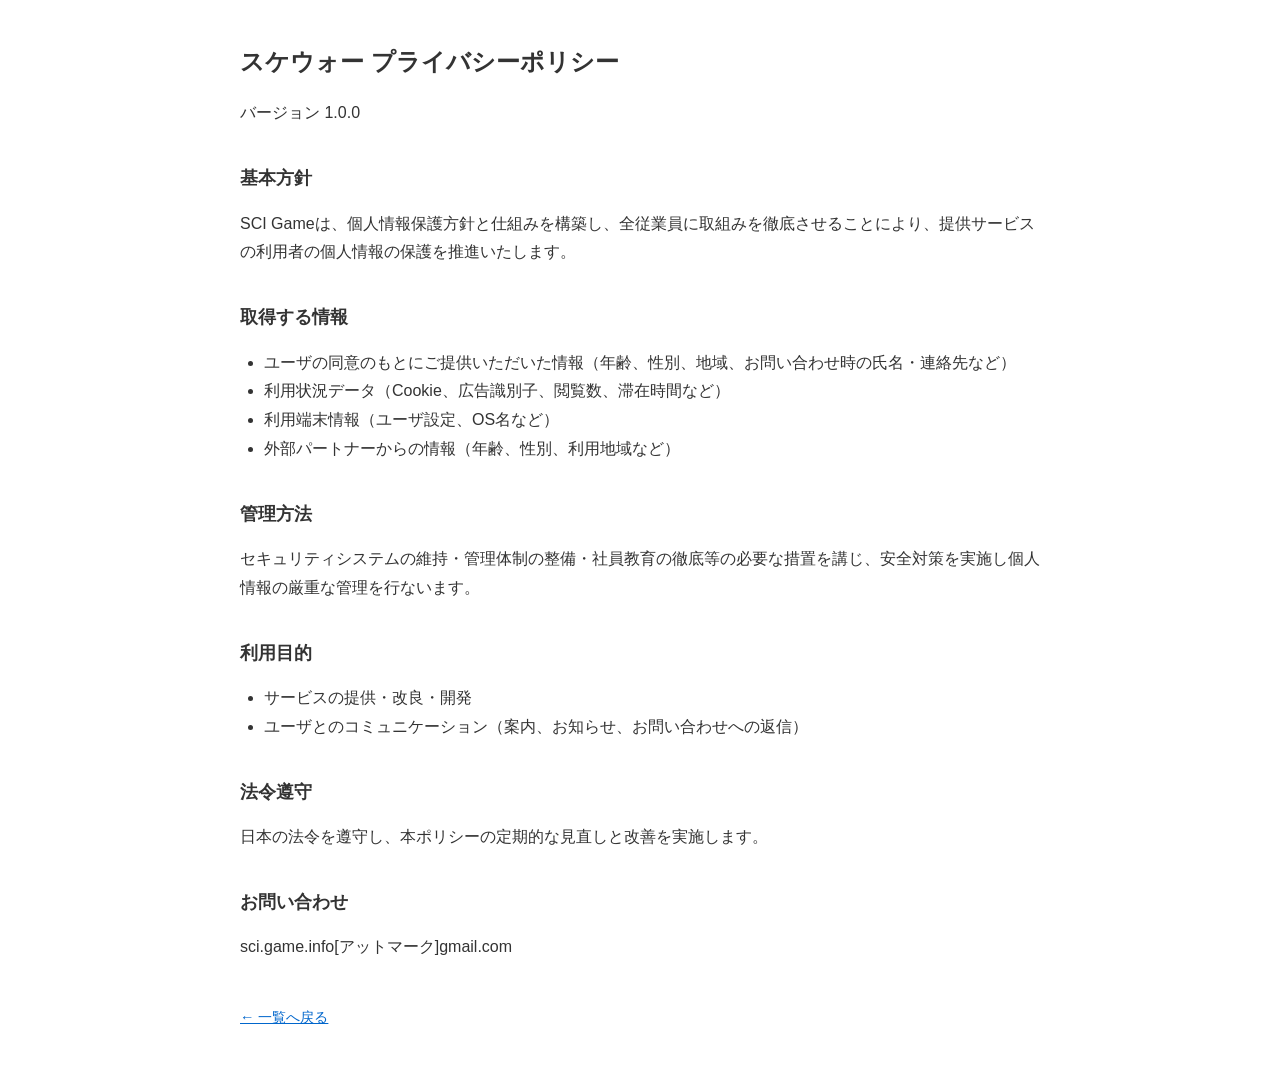
==== sketch-wars/index.html @ 96ea7e0d "update" ====
<!DOCTYPE html>
<html lang="ja">
<head>
  <meta charset="UTF-8">
  <meta name="viewport" content="width=device-width, initial-scale=1.0">
  <title>スケウォー - プライバシーポリシー</title>
  <style>
    body { font-family: sans-serif; max-width: 800px; margin: 40px auto; padding: 0 20px; color: #333; line-height: 1.8; }
    h1 { font-size: 1.5rem; }
    h2 { font-size: 1.1rem; margin-top: 2em; }
    p { margin: 0.5em 0; }
    ul { margin: 0.5em 0; padding-left: 1.5em; }
    .back { margin-top: 3em; font-size: 0.9rem; }
    a { color: #0066cc; }
  </style>
</head>
<body>
  <h1>スケウォー プライバシーポリシー</h1>
  <p>バージョン 1.0.0</p>

  <h2>基本方針</h2>
  <p>SCI Gameは、個人情報保護方針と仕組みを構築し、全従業員に取組みを徹底させることにより、提供サービスの利用者の個人情報の保護を推進いたします。</p>

  <h2>取得する情報</h2>
  <ul>
    <li>ユーザの同意のもとにご提供いただいた情報（年齢、性別、地域、お問い合わせ時の氏名・連絡先など）</li>
    <li>利用状況データ（Cookie、広告識別子、閲覧数、滞在時間など）</li>
    <li>利用端末情報（ユーザ設定、OS名など）</li>
    <li>外部パートナーからの情報（年齢、性別、利用地域など）</li>
  </ul>

  <h2>管理方法</h2>
  <p>セキュリティシステムの維持・管理体制の整備・社員教育の徹底等の必要な措置を講じ、安全対策を実施し個人情報の厳重な管理を行ないます。</p>

  <h2>利用目的</h2>
  <ul>
    <li>サービスの提供・改良・開発</li>
    <li>ユーザとのコミュニケーション（案内、お知らせ、お問い合わせへの返信）</li>
  </ul>

  <h2>法令遵守</h2>
  <p>日本の法令を遵守し、本ポリシーの定期的な見直しと改善を実施します。</p>

  <h2>お問い合わせ</h2>
  <p>sci.game.info[アットマーク]gmail.com</p>

  <div class="back"><a href="../">← 一覧へ戻る</a></div>
</body>
</html>
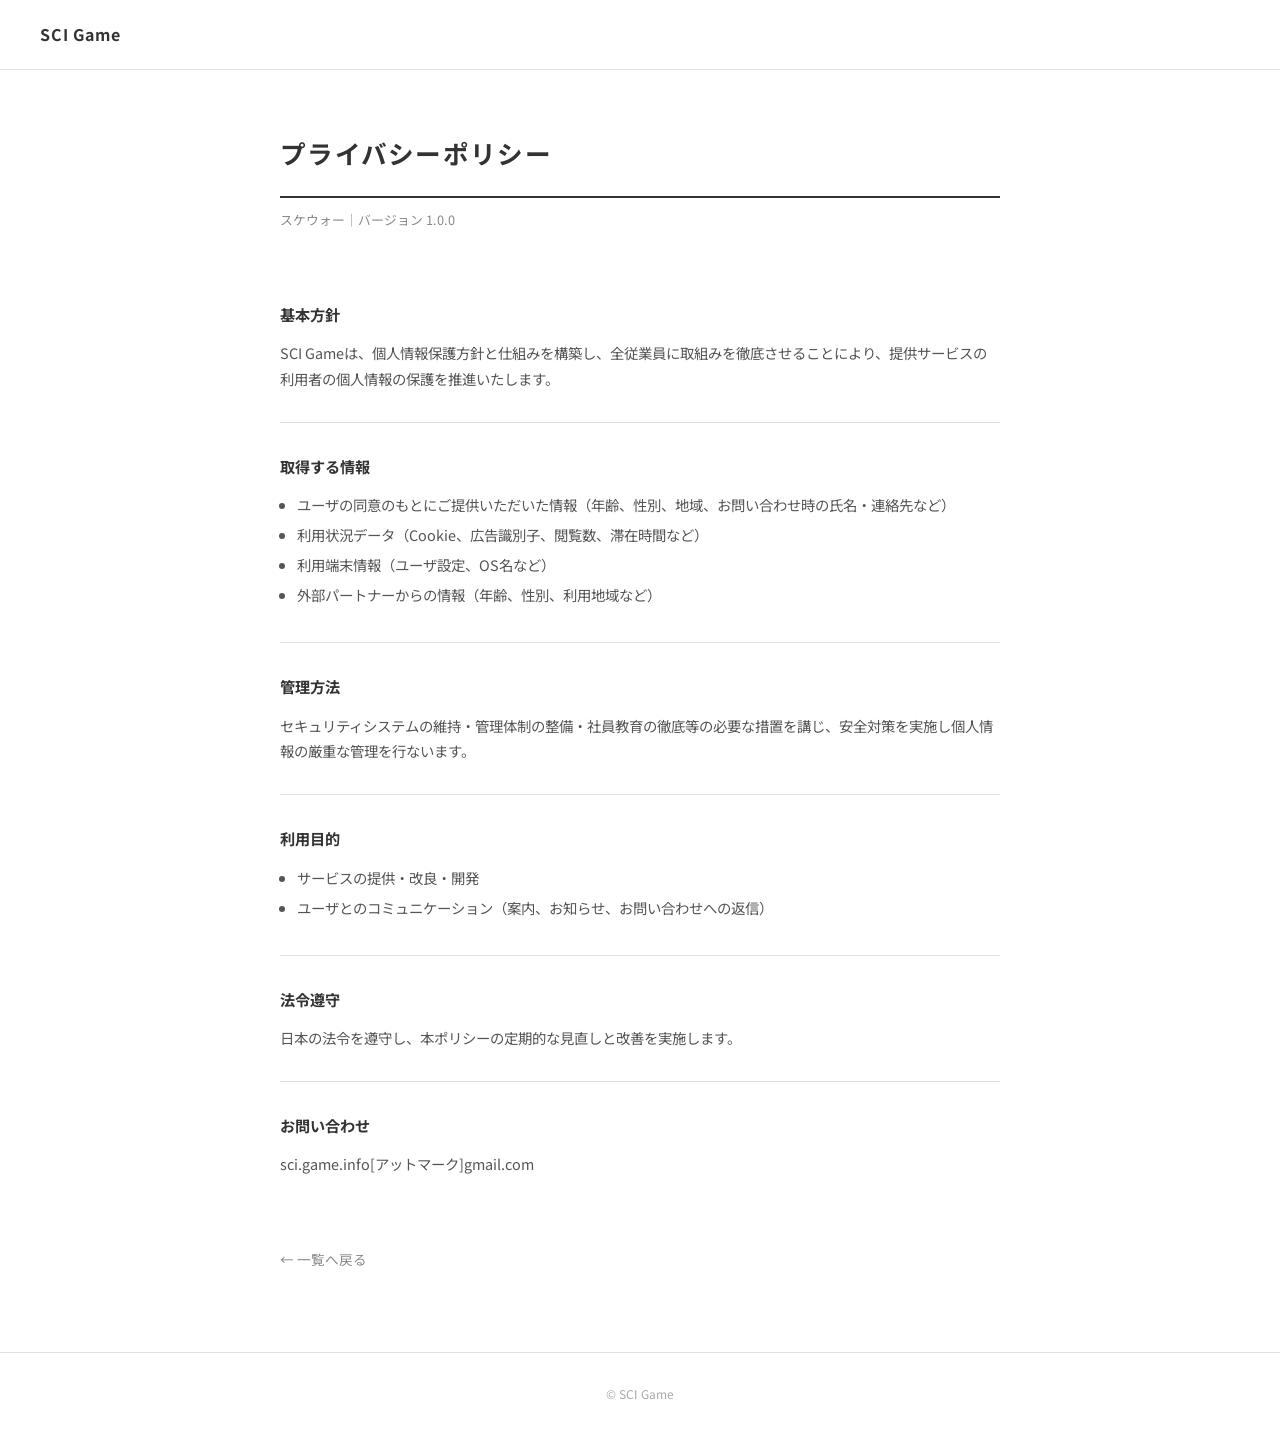
==== commit d5da9bc1: "update" ====
--- a/sketch-wars/index.html
+++ b/sketch-wars/index.html
@@ -4,46 +4,58 @@
   <meta charset="UTF-8">
   <meta name="viewport" content="width=device-width, initial-scale=1.0">
   <title>スケウォー - プライバシーポリシー</title>
-  <style>
-    body { font-family: sans-serif; max-width: 800px; margin: 40px auto; padding: 0 20px; color: #333; line-height: 1.8; }
-    h1 { font-size: 1.5rem; }
-    h2 { font-size: 1.1rem; margin-top: 2em; }
-    p { margin: 0.5em 0; }
-    ul { margin: 0.5em 0; padding-left: 1.5em; }
-    .back { margin-top: 3em; font-size: 0.9rem; }
-    a { color: #0066cc; }
-  </style>
+  <link rel="stylesheet" href="../style.css">
 </head>
 <body>
-  <h1>スケウォー プライバシーポリシー</h1>
-  <p>バージョン 1.0.0</p>
+  <header>
+    <a href="../" class="site-name">SCI Game</a>
+  </header>
+  <main>
+    <h1 class="page-title">プライバシーポリシー</h1>
+    <p class="version">スケウォー｜バージョン 1.0.0</p>
 
-  <h2>基本方針</h2>
-  <p>SCI Gameは、個人情報保護方針と仕組みを構築し、全従業員に取組みを徹底させることにより、提供サービスの利用者の個人情報の保護を推進いたします。</p>
+    <div class="section">
+      <h2>基本方針</h2>
+      <p>SCI Gameは、個人情報保護方針と仕組みを構築し、全従業員に取組みを徹底させることにより、提供サービスの利用者の個人情報の保護を推進いたします。</p>
+    </div>
 
-  <h2>取得する情報</h2>
-  <ul>
-    <li>ユーザの同意のもとにご提供いただいた情報（年齢、性別、地域、お問い合わせ時の氏名・連絡先など）</li>
-    <li>利用状況データ（Cookie、広告識別子、閲覧数、滞在時間など）</li>
-    <li>利用端末情報（ユーザ設定、OS名など）</li>
-    <li>外部パートナーからの情報（年齢、性別、利用地域など）</li>
-  </ul>
+    <div class="section">
+      <h2>取得する情報</h2>
+      <ul>
+        <li>ユーザの同意のもとにご提供いただいた情報（年齢、性別、地域、お問い合わせ時の氏名・連絡先など）</li>
+        <li>利用状況データ（Cookie、広告識別子、閲覧数、滞在時間など）</li>
+        <li>利用端末情報（ユーザ設定、OS名など）</li>
+        <li>外部パートナーからの情報（年齢、性別、利用地域など）</li>
+      </ul>
+    </div>
 
-  <h2>管理方法</h2>
-  <p>セキュリティシステムの維持・管理体制の整備・社員教育の徹底等の必要な措置を講じ、安全対策を実施し個人情報の厳重な管理を行ないます。</p>
+    <div class="section">
+      <h2>管理方法</h2>
+      <p>セキュリティシステムの維持・管理体制の整備・社員教育の徹底等の必要な措置を講じ、安全対策を実施し個人情報の厳重な管理を行ないます。</p>
+    </div>
 
-  <h2>利用目的</h2>
-  <ul>
-    <li>サービスの提供・改良・開発</li>
-    <li>ユーザとのコミュニケーション（案内、お知らせ、お問い合わせへの返信）</li>
-  </ul>
+    <div class="section">
+      <h2>利用目的</h2>
+      <ul>
+        <li>サービスの提供・改良・開発</li>
+        <li>ユーザとのコミュニケーション（案内、お知らせ、お問い合わせへの返信）</li>
+      </ul>
+    </div>
 
-  <h2>法令遵守</h2>
-  <p>日本の法令を遵守し、本ポリシーの定期的な見直しと改善を実施します。</p>
+    <div class="section">
+      <h2>法令遵守</h2>
+      <p>日本の法令を遵守し、本ポリシーの定期的な見直しと改善を実施します。</p>
+    </div>
 
-  <h2>お問い合わせ</h2>
-  <p>sci.game.info[アットマーク]gmail.com</p>
+    <div class="section">
+      <h2>お問い合わせ</h2>
+      <p>sci.game.info[アットマーク]gmail.com</p>
+    </div>
 
-  <div class="back"><a href="../">← 一覧へ戻る</a></div>
+    <a href="../" class="back-link">← 一覧へ戻る</a>
+  </main>
+  <footer>
+    &copy; SCI Game
+  </footer>
 </body>
 </html>
--- a/style.css
+++ b/style.css
@@ -0,0 +1,130 @@
+@import url('https://fonts.googleapis.com/css2?family=Noto+Sans+JP:wght@400;500;700&display=swap');
+
+* {
+  box-sizing: border-box;
+  margin: 0;
+  padding: 0;
+}
+
+body {
+  font-family: 'Noto Sans JP', sans-serif;
+  font-size: 14px;
+  color: #333;
+  background: #fff;
+  line-height: 1.8;
+}
+
+header {
+  background: #fff;
+  border-bottom: 1px solid #e0e0e0;
+  padding: 20px 40px;
+}
+
+header .site-name {
+  font-size: 1rem;
+  font-weight: 700;
+  color: #333;
+  text-decoration: none;
+  letter-spacing: 0.05em;
+}
+
+main {
+  max-width: 800px;
+  margin: 60px auto;
+  padding: 0 40px;
+}
+
+.page-title {
+  font-size: 1.6rem;
+  font-weight: 700;
+  letter-spacing: 0.05em;
+  padding-bottom: 20px;
+  border-bottom: 2px solid #333;
+  margin-bottom: 10px;
+}
+
+.version {
+  font-size: 0.8rem;
+  color: #888;
+  margin-bottom: 40px;
+}
+
+.section {
+  padding: 30px 0;
+  border-bottom: 1px solid #e0e0e0;
+}
+
+.section:last-of-type {
+  border-bottom: none;
+}
+
+.section h2 {
+  font-size: 0.95rem;
+  font-weight: 700;
+  margin-bottom: 12px;
+  color: #333;
+}
+
+.section p {
+  font-size: 0.9rem;
+  color: #555;
+}
+
+.section ul {
+  padding-left: 1.2em;
+  font-size: 0.9rem;
+  color: #555;
+}
+
+.section ul li {
+  margin-bottom: 4px;
+}
+
+footer {
+  margin-top: 80px;
+  border-top: 1px solid #e0e0e0;
+  padding: 30px 40px;
+  text-align: center;
+  font-size: 0.75rem;
+  color: #aaa;
+}
+
+/* index page */
+.app-list {
+  margin-top: 40px;
+}
+
+.app-list a {
+  display: block;
+  padding: 20px 0;
+  border-bottom: 1px solid #e0e0e0;
+  text-decoration: none;
+  color: #333;
+  font-size: 0.95rem;
+  font-weight: 500;
+}
+
+.app-list a:first-child {
+  border-top: 1px solid #e0e0e0;
+}
+
+.app-list a:hover {
+  color: #0066cc;
+}
+
+.app-list a::after {
+  content: ' ›';
+  color: #aaa;
+}
+
+.back-link {
+  display: inline-block;
+  margin-top: 40px;
+  font-size: 0.85rem;
+  color: #888;
+  text-decoration: none;
+}
+
+.back-link:hover {
+  color: #0066cc;
+}
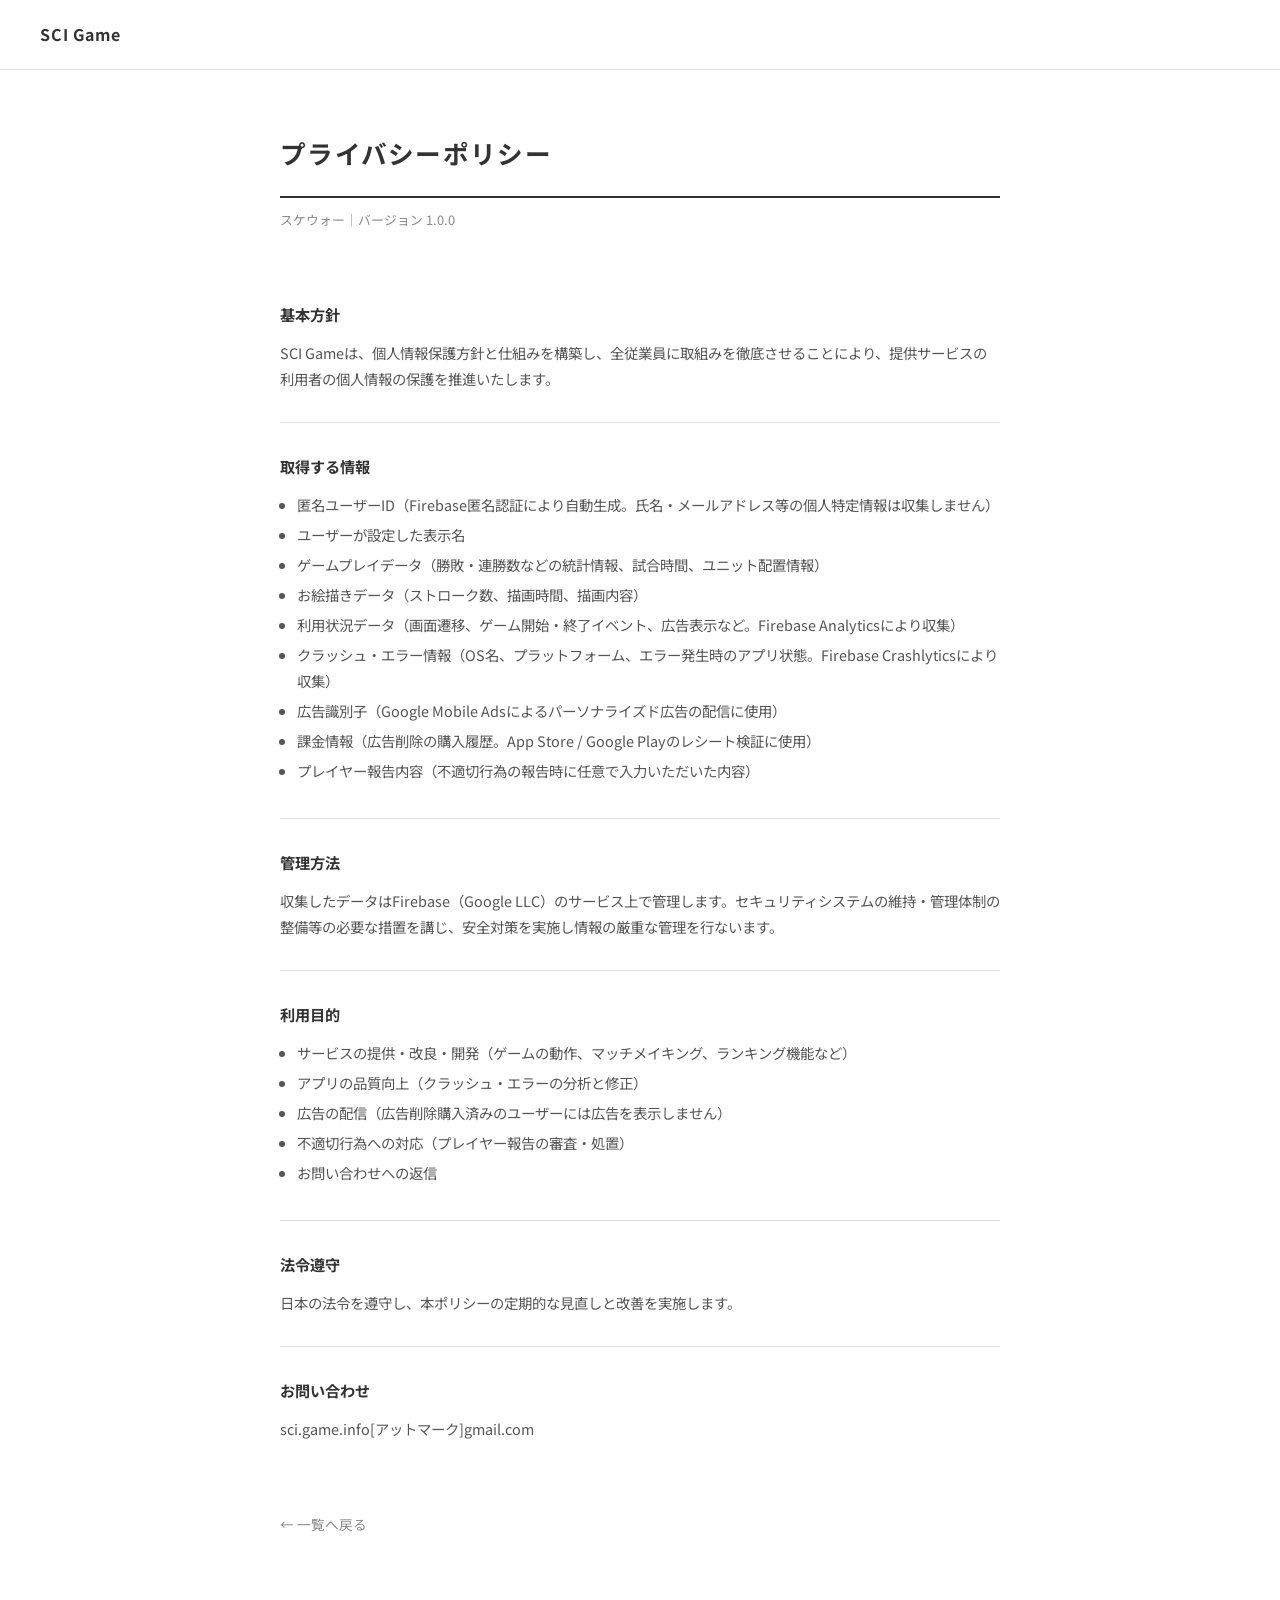
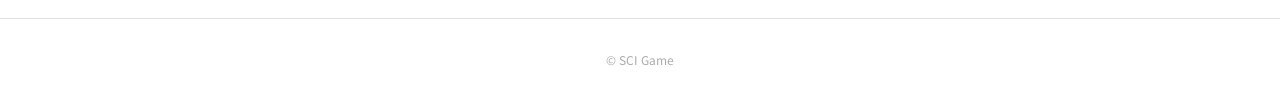
==== commit ccb35ccf: "update" ====
--- a/sketch-wars/index.html
+++ b/sketch-wars/index.html
@@ -22,23 +22,31 @@
     <div class="section">
       <h2>取得する情報</h2>
       <ul>
-        <li>ユーザの同意のもとにご提供いただいた情報（年齢、性別、地域、お問い合わせ時の氏名・連絡先など）</li>
-        <li>利用状況データ（Cookie、広告識別子、閲覧数、滞在時間など）</li>
-        <li>利用端末情報（ユーザ設定、OS名など）</li>
-        <li>外部パートナーからの情報（年齢、性別、利用地域など）</li>
+        <li>匿名ユーザーID（Firebase匿名認証により自動生成。氏名・メールアドレス等の個人特定情報は収集しません）</li>
+        <li>ユーザーが設定した表示名</li>
+        <li>ゲームプレイデータ（勝敗・連勝数などの統計情報、試合時間、ユニット配置情報）</li>
+        <li>お絵描きデータ（ストローク数、描画時間、描画内容）</li>
+        <li>利用状況データ（画面遷移、ゲーム開始・終了イベント、広告表示など。Firebase Analyticsにより収集）</li>
+        <li>クラッシュ・エラー情報（OS名、プラットフォーム、エラー発生時のアプリ状態。Firebase Crashlyticsにより収集）</li>
+        <li>広告識別子（Google Mobile Adsによるパーソナライズド広告の配信に使用）</li>
+        <li>課金情報（広告削除の購入履歴。App Store / Google Playのレシート検証に使用）</li>
+        <li>プレイヤー報告内容（不適切行為の報告時に任意で入力いただいた内容）</li>
       </ul>
     </div>
 
     <div class="section">
       <h2>管理方法</h2>
-      <p>セキュリティシステムの維持・管理体制の整備・社員教育の徹底等の必要な措置を講じ、安全対策を実施し個人情報の厳重な管理を行ないます。</p>
+      <p>収集したデータはFirebase（Google LLC）のサービス上で管理します。セキュリティシステムの維持・管理体制の整備等の必要な措置を講じ、安全対策を実施し情報の厳重な管理を行ないます。</p>
     </div>
 
     <div class="section">
       <h2>利用目的</h2>
       <ul>
-        <li>サービスの提供・改良・開発</li>
-        <li>ユーザとのコミュニケーション（案内、お知らせ、お問い合わせへの返信）</li>
+        <li>サービスの提供・改良・開発（ゲームの動作、マッチメイキング、ランキング機能など）</li>
+        <li>アプリの品質向上（クラッシュ・エラーの分析と修正）</li>
+        <li>広告の配信（広告削除購入済みのユーザーには広告を表示しません）</li>
+        <li>不適切行為への対応（プレイヤー報告の審査・処置）</li>
+        <li>お問い合わせへの返信</li>
       </ul>
     </div>
 
